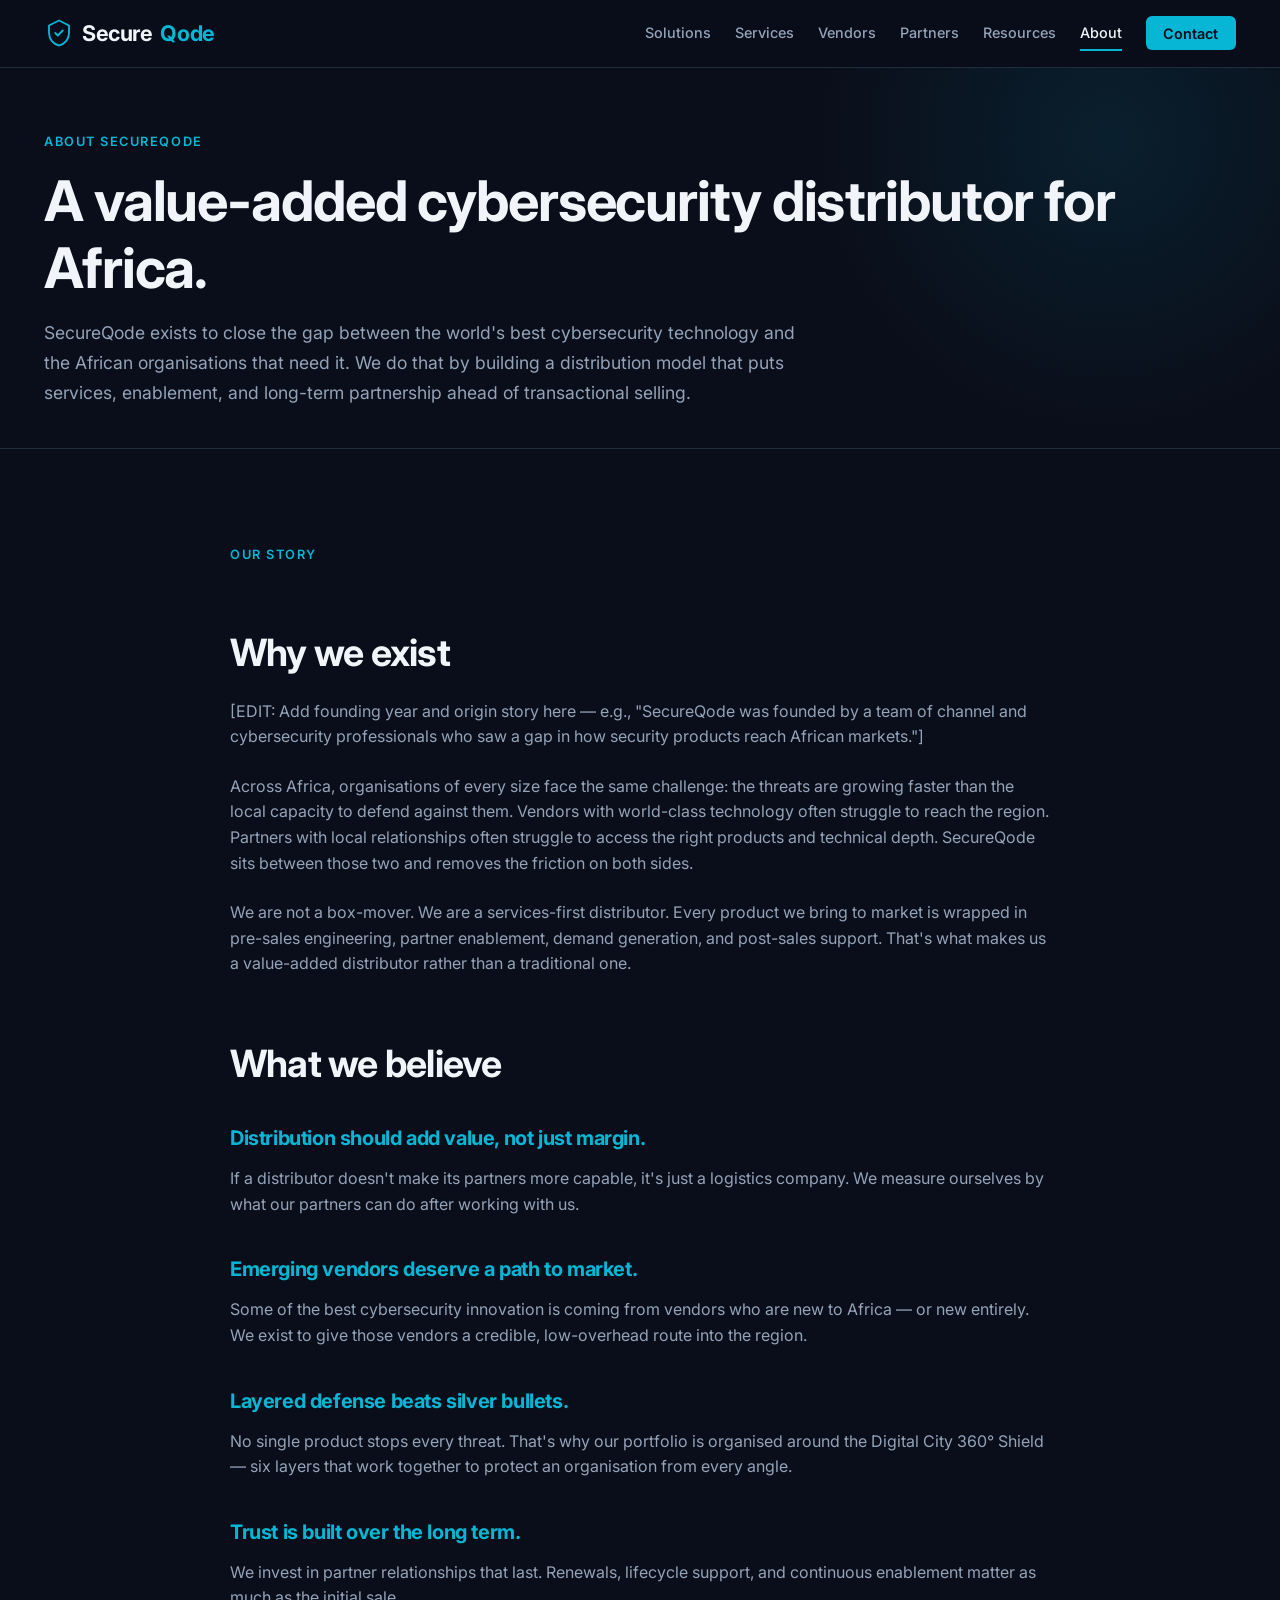
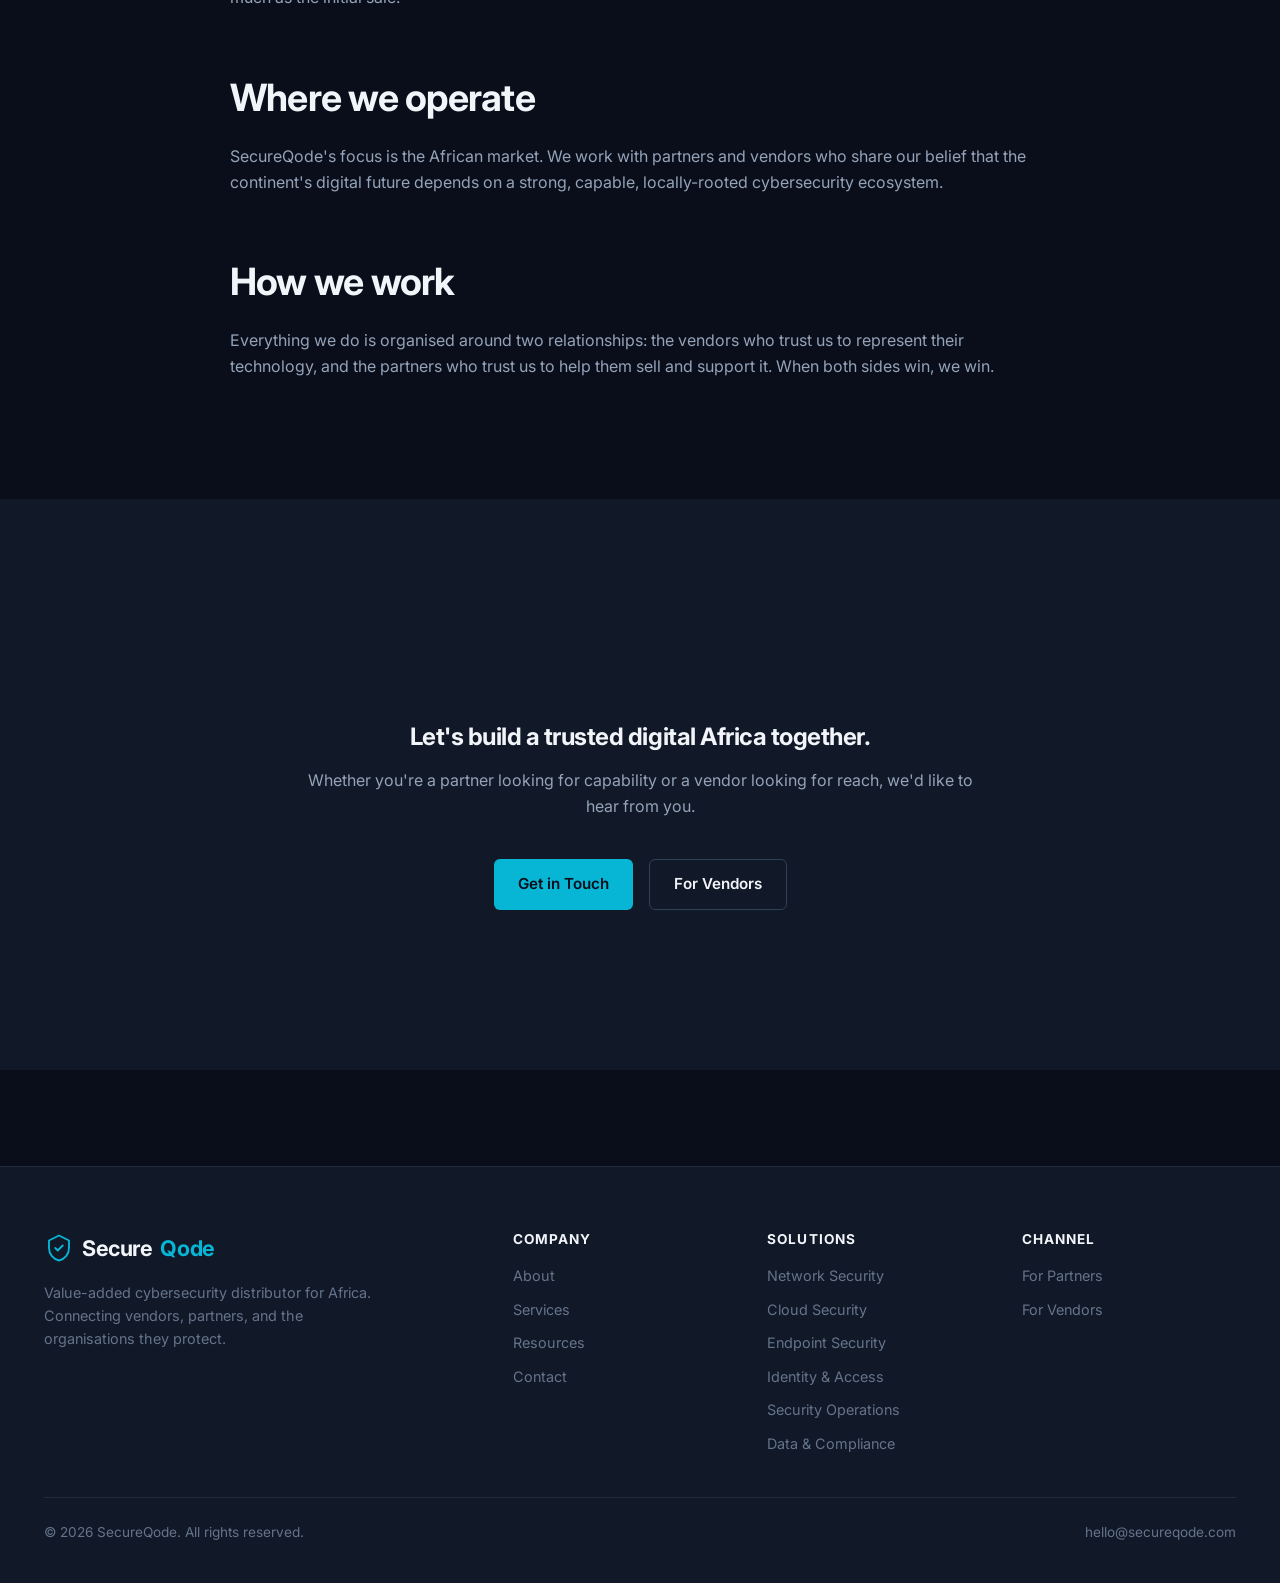
==== about.html @ 38e7d850 "Add about html" ====
<!DOCTYPE html>
<html lang="en">
<head>
  <meta charset="UTF-8">
  <meta name="viewport" content="width=device-width, initial-scale=1.0">
  <title>About — SecureQode</title>
  <meta name="description" content="SecureQode is a value-added cybersecurity distributor building a trusted digital Africa by connecting vendors and partners.">
  <link rel="preconnect" href="https://fonts.googleapis.com">
  <link rel="preconnect" href="https://fonts.gstatic.com" crossorigin>
  <link href="https://fonts.googleapis.com/css2?family=Inter:wght@400;500;600;700&display=swap" rel="stylesheet">
  <link rel="stylesheet" href="css/styles.css">
</head>
<body>

<header class="site-header">
  <div class="container">
    <nav class="nav">
      <a href="index.html" class="logo">
        <svg class="logo-mark" viewBox="0 0 24 24" fill="none">
          <path d="M12 2L4 6v6c0 5 3.5 9 8 10 4.5-1 8-5 8-10V6l-8-4z" stroke="#06b6d4" stroke-width="1.5" stroke-linejoin="round"/>
          <path d="M9 12l2 2 4-4" stroke="#06b6d4" stroke-width="1.5" stroke-linecap="round" stroke-linejoin="round"/>
        </svg>
        Secure<span class="logo-accent">Qode</span>
      </a>
      <button class="nav-toggle" aria-label="Toggle menu">
        <span></span><span></span><span></span>
      </button>
      <ul class="nav-links">
        <li><a href="solutions.html">Solutions</a></li>
        <li><a href="services.html">Services</a></li>
        <li><a href="vendors.html">Vendors</a></li>
        <li><a href="partners.html">Partners</a></li>
        <li><a href="resources.html">Resources</a></li>
        <li><a href="about.html">About</a></li>
        <li><a href="contact.html" class="nav-cta">Contact</a></li>
      </ul>
    </nav>
  </div>
</header>

<main>

  <section class="page-header">
    <div class="container">
      <span class="eyebrow">About SecureQode</span>
      <h1>A value-added cybersecurity distributor for Africa.</h1>
      <p class="lead">
        SecureQode exists to close the gap between the world's best cybersecurity technology and the African organisations that need it. We do that by building a distribution model that puts services, enablement, and long-term partnership ahead of transactional selling.
      </p>
    </div>
  </section>

  <section>
    <div class="container">
      <div class="content-block">
        <span class="eyebrow">Our Story</span>
        <h2>Why we exist</h2>
        <p>
          <span class="edit-marker">[EDIT: Add founding year and origin story here — e.g., "SecureQode was founded by a team of channel and cybersecurity professionals who saw a gap in how security products reach African markets."]</span>
        </p>
        <p>
          Across Africa, organisations of every size face the same challenge: the threats are growing faster than the local capacity to defend against them. Vendors with world-class technology often struggle to reach the region. Partners with local relationships often struggle to access the right products and technical depth. SecureQode sits between those two and removes the friction on both sides.
        </p>
        <p>
          We are not a box-mover. We are a services-first distributor. Every product we bring to market is wrapped in pre-sales engineering, partner enablement, demand generation, and post-sales support. That's what makes us a value-added distributor rather than a traditional one.
        </p>

        <h2>What we believe</h2>

        <h3>Distribution should add value, not just margin.</h3>
        <p>
          If a distributor doesn't make its partners more capable, it's just a logistics company. We measure ourselves by what our partners can do after working with us.
        </p>

        <h3>Emerging vendors deserve a path to market.</h3>
        <p>
          Some of the best cybersecurity innovation is coming from vendors who are new to Africa — or new entirely. We exist to give those vendors a credible, low-overhead route into the region.
        </p>

        <h3>Layered defense beats silver bullets.</h3>
        <p>
          No single product stops every threat. That's why our portfolio is organised around the Digital City 360° Shield — six layers that work together to protect an organisation from every angle.
        </p>

        <h3>Trust is built over the long term.</h3>
        <p>
          We invest in partner relationships that last. Renewals, lifecycle support, and continuous enablement matter as much as the initial sale.
        </p>

        <h2>Where we operate</h2>
        <p>
          SecureQode's focus is the African market. We work with partners and vendors who share our belief that the continent's digital future depends on a strong, capable, locally-rooted cybersecurity ecosystem.
        </p>

        <h2>How we work</h2>
        <p>
          Everything we do is organised around two relationships: the vendors who trust us to represent their technology, and the partners who trust us to help them sell and support it. When both sides win, we win.
        </p>
      </div>
    </div>
  </section>

  <section class="section-alt">
    <div class="container">
      <div class="vendor-cta" style="background: transparent; border: none;">
        <h3>Let's build a trusted digital Africa together.</h3>
        <p>Whether you're a partner looking for capability or a vendor looking for reach, we'd like to hear from you.</p>
        <div class="btn-group" style="justify-content: center;">
          <a href="contact.html" class="btn btn-primary">Get in Touch</a>
          <a href="vendors.html" class="btn btn-secondary">For Vendors</a>
        </div>
      </div>
    </div>
  </section>

</main>

<footer class="site-footer">
  <div class="container">
    <div class="footer-grid">
      <div class="footer-brand">
        <a href="index.html" class="logo">
          <svg class="logo-mark" viewBox="0 0 24 24" fill="none">
            <path d="M12 2L4 6v6c0 5 3.5 9 8 10 4.5-1 8-5 8-10V6l-8-4z" stroke="#06b6d4" stroke-width="1.5" stroke-linejoin="round"/>
            <path d="M9 12l2 2 4-4" stroke="#06b6d4" stroke-width="1.5" stroke-linecap="round" stroke-linejoin="round"/>
          </svg>
          Secure<span class="logo-accent">Qode</span>
        </a>
        <p>Value-added cybersecurity distributor for Africa. Connecting vendors, partners, and the organisations they protect.</p>
      </div>
      <div class="footer-col">
        <h4>Company</h4>
        <ul>
          <li><a href="about.html">About</a></li>
          <li><a href="services.html">Services</a></li>
          <li><a href="resources.html">Resources</a></li>
          <li><a href="contact.html">Contact</a></li>
        </ul>
      </div>
      <div class="footer-col">
        <h4>Solutions</h4>
        <ul>
          <li><a href="solutions.html#network">Network Security</a></li>
          <li><a href="solutions.html#cloud">Cloud Security</a></li>
          <li><a href="solutions.html#endpoint">Endpoint Security</a></li>
          <li><a href="solutions.html#identity">Identity & Access</a></li>
          <li><a href="solutions.html#operations">Security Operations</a></li>
          <li><a href="solutions.html#data">Data & Compliance</a></li>
        </ul>
      </div>
      <div class="footer-col">
        <h4>Channel</h4>
        <ul>
          <li><a href="partners.html">For Partners</a></li>
          <li><a href="vendors.html">For Vendors</a></li>
        </ul>
      </div>
    </div>
    <div class="footer-bottom">
      <span>© <span id="year"></span> SecureQode. All rights reserved.</span>
      <span>hello@secureqode.com</span>
    </div>
  </div>
</footer>

<script src="js/main.js"></script>
</body>
</html>
---- css/styles.css ----
/* ============================================
   SecureQode — Design System
   Value-Added Cybersecurity Distributor
   ============================================ */

:root {
  --bg-primary: #0a0e1a;
  --bg-secondary: #111827;
  --bg-tertiary: #1a2332;
  --bg-elevated: #1e293b;
  --border: #1f2d3d;
  --border-hover: #2d4257;

  --text-primary: #f1f5f9;
  --text-secondary: #94a3b8;
  --text-muted: #64748b;

  --accent: #06b6d4;
  --accent-hover: #22d3ee;
  --accent-dim: rgba(6, 182, 212, 0.1);
  --accent-border: rgba(6, 182, 212, 0.3);

  --font-sans: 'Inter', -apple-system, BlinkMacSystemFont, 'Segoe UI', sans-serif;

  --space-xs: 0.5rem;
  --space-sm: 1rem;
  --space-md: 1.5rem;
  --space-lg: 2.5rem;
  --space-xl: 4rem;
  --space-2xl: 6rem;

  --max-width: 1240px;
  --radius: 8px;
  --radius-lg: 12px;
  --transition: 0.2s ease;
}

*, *::before, *::after {
  box-sizing: border-box;
  margin: 0;
  padding: 0;
}

html { scroll-behavior: smooth; }

body {
  font-family: var(--font-sans);
  background: var(--bg-primary);
  color: var(--text-primary);
  line-height: 1.6;
  font-size: 16px;
  -webkit-font-smoothing: antialiased;
}

img, svg { display: block; max-width: 100%; }

a {
  color: var(--accent);
  text-decoration: none;
  transition: color var(--transition);
}

a:hover { color: var(--accent-hover); }

/* Layout */
.container {
  max-width: var(--max-width);
  margin: 0 auto;
  padding: 0 var(--space-md);
}

section { padding: var(--space-2xl) 0; }
.section-alt { background: var(--bg-secondary); }
.section-tight { padding: var(--space-xl) 0; }

/* ============================================
   Header / Nav
   ============================================ */

.site-header {
  position: sticky;
  top: 0;
  z-index: 100;
  background: rgba(10, 14, 26, 0.85);
  backdrop-filter: blur(12px);
  border-bottom: 1px solid var(--border);
}

.nav {
  display: flex;
  align-items: center;
  justify-content: space-between;
  padding: var(--space-sm) 0;
  gap: var(--space-md);
}

.logo {
  font-size: 1.35rem;
  font-weight: 700;
  color: var(--text-primary);
  letter-spacing: -0.02em;
  display: flex;
  align-items: center;
  gap: 0.5rem;
  flex-shrink: 0;
}

.logo-mark { width: 30px; height: 30px; }
.logo-accent { color: var(--accent); }

.nav-links {
  display: flex;
  align-items: center;
  gap: var(--space-md);
  list-style: none;
}

.nav-links a {
  color: var(--text-secondary);
  font-size: 0.9rem;
  font-weight: 500;
  padding: 0.5rem 0;
  position: relative;
}

.nav-links a:hover,
.nav-links a.active { color: var(--text-primary); }

.nav-links a.active::after {
  content: '';
  position: absolute;
  bottom: -2px;
  left: 0; right: 0;
  height: 2px;
  background: var(--accent);
}

.nav-cta {
  background: var(--accent);
  color: var(--bg-primary) !important;
  padding: 0.55rem 1.1rem !important;
  border-radius: 6px;
  font-weight: 600 !important;
}

.nav-cta:hover { background: var(--accent-hover); }

.nav-toggle {
  display: none;
  background: none;
  border: none;
  cursor: pointer;
  padding: 0.5rem;
}

.nav-toggle span {
  display: block;
  width: 24px;
  height: 2px;
  background: var(--text-primary);
  margin: 5px 0;
  transition: var(--transition);
}

@media (max-width: 980px) {
  .nav-toggle { display: block; }
  .nav-links {
    position: absolute;
    top: 100%;
    left: 0; right: 0;
    background: var(--bg-secondary);
    flex-direction: column;
    align-items: stretch;
    padding: var(--space-md);
    border-bottom: 1px solid var(--border);
    display: none;
    gap: var(--space-xs);
  }
  .nav-links.open { display: flex; }
}

/* ============================================
   Typography
   ============================================ */

h1, h2, h3, h4 {
  font-weight: 700;
  line-height: 1.2;
  letter-spacing: -0.02em;
  color: var(--text-primary);
}

h1 { font-size: clamp(2rem, 5vw, 3.5rem); }
h2 { font-size: clamp(1.6rem, 3.5vw, 2.35rem); }
h3 { font-size: 1.25rem; }
h4 { font-size: 1.05rem; }

.eyebrow {
  color: var(--accent);
  font-size: 0.8rem;
  font-weight: 600;
  text-transform: uppercase;
  letter-spacing: 0.12em;
  margin-bottom: var(--space-sm);
  display: block;
}

.lead {
  font-size: 1.1rem;
  color: var(--text-secondary);
  max-width: 760px;
  line-height: 1.7;
}

.section-header {
  text-align: center;
  max-width: 780px;
  margin: 0 auto var(--space-xl);
}

.section-header .lead { margin: 0 auto; }

/* ============================================
   Buttons
   ============================================ */

.btn {
  display: inline-flex;
  align-items: center;
  gap: 0.5rem;
  padding: 0.75rem 1.5rem;
  border-radius: 6px;
  font-weight: 600;
  font-size: 0.95rem;
  transition: all var(--transition);
  cursor: pointer;
  border: none;
  font-family: inherit;
}

.btn-primary {
  background: var(--accent);
  color: var(--bg-primary);
}

.btn-primary:hover {
  background: var(--accent-hover);
  color: var(--bg-primary);
  transform: translateY(-1px);
}

.btn-secondary {
  background: transparent;
  color: var(--text-primary);
  border: 1px solid var(--border-hover);
}

.btn-secondary:hover {
  border-color: var(--accent);
  color: var(--accent);
}

.btn-group {
  display: flex;
  flex-wrap: wrap;
  gap: var(--space-sm);
}

/* ============================================
   Hero
   ============================================ */

.hero {
  padding: var(--space-2xl) 0;
  position: relative;
  overflow: hidden;
}

.hero::before {
  content: '';
  position: absolute;
  top: -40%;
  right: -20%;
  width: 900px;
  height: 900px;
  background: radial-gradient(circle, var(--accent-dim) 0%, transparent 70%);
  pointer-events: none;
}

.hero-content {
  position: relative;
  max-width: 860px;
}

.hero h1 { margin-bottom: var(--space-md); }
.hero .lead { margin-bottom: var(--space-lg); }

/* ============================================
   Audience Split (Partner / Vendor)
   ============================================ */

.audience-grid {
  display: grid;
  grid-template-columns: repeat(auto-fit, minmax(360px, 1fr));
  gap: var(--space-md);
}

.audience-card {
  background: var(--bg-secondary);
  border: 1px solid var(--border);
  border-radius: var(--radius-lg);
  padding: var(--space-xl) var(--space-lg);
  transition: all var(--transition);
}

.audience-card:hover {
  border-color: var(--accent-border);
  transform: translateY(-2px);
}

.audience-card h3 {
  font-size: 1.5rem;
  margin-bottom: var(--space-sm);
}

.audience-card p {
  color: var(--text-secondary);
  margin-bottom: var(--space-md);
}

.audience-list {
  list-style: none;
  margin-bottom: var(--space-lg);
}

.audience-list li {
  padding: 0.4rem 0;
  color: var(--text-secondary);
  font-size: 0.95rem;
  display: flex;
  align-items: flex-start;
  gap: 0.5rem;
}

.audience-list li::before {
  content: '✓';
  color: var(--accent);
  font-weight: 700;
  flex-shrink: 0;
}

/* ============================================
   Pillar Cards (Solutions)
   ============================================ */

.pillar-grid {
  display: grid;
  grid-template-columns: repeat(auto-fit, minmax(320px, 1fr));
  gap: var(--space-md);
}

.pillar-card {
  background: var(--bg-secondary);
  border: 1px solid var(--border);
  border-radius: var(--radius-lg);
  padding: var(--space-lg);
  transition: all var(--transition);
  display: flex;
  flex-direction: column;
  gap: var(--space-sm);
}

.pillar-card:hover {
  border-color: var(--accent-border);
  background: var(--bg-tertiary);
  transform: translateY(-2px);
}

.pillar-icon {
  width: 48px;
  height: 48px;
  border-radius: 10px;
  background: var(--accent-dim);
  border: 1px solid var(--accent-border);
  display: flex;
  align-items: center;
  justify-content: center;
  color: var(--accent);
  margin-bottom: var(--space-xs);
}

.pillar-icon svg { width: 24px; height: 24px; }

.pillar-card h3 { color: var(--text-primary); }

.pillar-card p {
  color: var(--text-secondary);
  font-size: 0.95rem;
  flex-grow: 1;
}

.pillar-layer {
  font-size: 0.75rem;
  font-weight: 600;
  color: var(--accent);
  text-transform: uppercase;
  letter-spacing: 0.08em;
}

/* ============================================
   Services Grid (VAD model)
   ============================================ */

.service-grid {
  display: grid;
  grid-template-columns: repeat(auto-fit, minmax(280px, 1fr));
  gap: var(--space-md);
}

.service-card {
  background: var(--bg-secondary);
  border: 1px solid var(--border);
  border-left: 3px solid var(--accent);
  border-radius: var(--radius);
  padding: var(--space-md);
  transition: all var(--transition);
}

.service-card:hover {
  background: var(--bg-tertiary);
  transform: translateX(3px);
}

.service-card h4 {
  margin-bottom: 0.5rem;
  color: var(--text-primary);
}

.service-card p {
  color: var(--text-secondary);
  font-size: 0.9rem;
  margin: 0;
}

/* ============================================
   Vendor Category Cards
   ============================================ */

.vendor-grid {
  display: grid;
  grid-template-columns: repeat(auto-fit, minmax(260px, 1fr));
  gap: var(--space-md);
}

.vendor-card {
  background: var(--bg-secondary);
  border: 1px solid var(--border);
  border-radius: var(--radius-lg);
  padding: var(--space-lg);
  text-align: center;
  transition: all var(--transition);
}

.vendor-card:hover {
  border-color: var(--accent-border);
  transform: translateY(-2px);
}

.vendor-card .pillar-icon {
  margin: 0 auto var(--space-sm);
}

.vendor-card h4 {
  margin-bottom: 0.5rem;
}

.vendor-card p {
  color: var(--text-secondary);
  font-size: 0.9rem;
  margin: 0;
}

/* Vendor call-to-action band */
.vendor-cta {
  background: linear-gradient(135deg, var(--bg-tertiary), var(--bg-secondary));
  border: 1px solid var(--accent-border);
  border-radius: var(--radius-lg);
  padding: var(--space-xl) var(--space-lg);
  text-align: center;
  margin-top: var(--space-xl);
}

.vendor-cta h3 {
  font-size: 1.5rem;
  margin-bottom: var(--space-sm);
}

.vendor-cta p {
  color: var(--text-secondary);
  max-width: 680px;
  margin: 0 auto var(--space-lg);
}

/* ============================================
   Page Header
   ============================================ */

.page-header {
  padding: var(--space-xl) 0 var(--space-lg);
  border-bottom: 1px solid var(--border);
  position: relative;
  overflow: hidden;
}

.page-header::before {
  content: '';
  position: absolute;
  top: -60%;
  right: -10%;
  width: 600px;
  height: 600px;
  background: radial-gradient(circle, var(--accent-dim) 0%, transparent 70%);
  pointer-events: none;
}

.page-header .lead { margin-top: var(--space-sm); position: relative; }
.page-header h1 { position: relative; }
.page-header .eyebrow { position: relative; }

/* ============================================
   Content Blocks
   ============================================ */

.content-block {
  max-width: 820px;
  margin: 0 auto;
}

.content-block h2 {
  margin-top: var(--space-xl);
  margin-bottom: var(--space-md);
}

.content-block h3 {
  margin-top: var(--space-lg);
  margin-bottom: var(--space-sm);
  color: var(--accent);
}

.content-block p {
  color: var(--text-secondary);
  margin-bottom: var(--space-md);
}

.content-block ul {
  margin: var(--space-md) 0;
  padding-left: var(--space-md);
}

.content-block li {
  color: var(--text-secondary);
  margin-bottom: 0.5rem;
}

/* ============================================
   Resources Grid
   ============================================ */

.resource-grid {
  display: grid;
  grid-template-columns: repeat(auto-fit, minmax(300px, 1fr));
  gap: var(--space-md);
}

.resource-card {
  background: var(--bg-secondary);
  border: 1px solid var(--border);
  border-radius: var(--radius-lg);
  overflow: hidden;
  transition: all var(--transition);
  display: flex;
  flex-direction: column;
}

.resource-card:hover {
  border-color: var(--accent-border);
  transform: translateY(-2px);
}

.resource-thumb {
  height: 160px;
  background: linear-gradient(135deg, var(--bg-tertiary), var(--bg-elevated));
  border-bottom: 1px solid var(--border);
  display: flex;
  align-items: center;
  justify-content: center;
  color: var(--accent);
  opacity: 0.6;
}

.resource-thumb svg { width: 40px; height: 40px; }

.resource-body {
  padding: var(--space-md);
  flex-grow: 1;
  display: flex;
  flex-direction: column;
  gap: var(--space-xs);
}

.resource-tag {
  font-size: 0.75rem;
  font-weight: 600;
  color: var(--accent);
  text-transform: uppercase;
  letter-spacing: 0.08em;
}

.resource-body h4 {
  color: var(--text-primary);
}

.resource-body p {
  color: var(--text-secondary);
  font-size: 0.9rem;
  flex-grow: 1;
}

/* ============================================
   Contact
   ============================================ */

.contact-grid {
  display: grid;
  grid-template-columns: repeat(auto-fit, minmax(280px, 1fr));
  gap: var(--space-md);
  margin-top: var(--space-lg);
}

.contact-card {
  background: var(--bg-secondary);
  border: 1px solid var(--border);
  border-radius: var(--radius-lg);
  padding: var(--space-lg);
  text-align: center;
  transition: all var(--transition);
}

.contact-card:hover {
  border-color: var(--accent-border);
}

.contact-card .pillar-icon {
  margin: 0 auto var(--space-sm);
}

.contact-card h3 { margin-bottom: var(--space-xs); }
.contact-card p {
  color: var(--text-secondary);
  font-size: 0.9rem;
  margin-bottom: var(--space-md);
}

.contact-card a {
  font-size: 1.05rem;
  font-weight: 600;
}

/* ============================================
   CTA Band
   ============================================ */

.cta-band {
  background: linear-gradient(135deg, var(--bg-tertiary), var(--bg-secondary));
  border: 1px solid var(--border);
  border-radius: var(--radius-lg);
  padding: var(--space-xl) var(--space-lg);
  text-align: center;
  margin: var(--space-xl) 0;
}

.cta-band h2 { margin-bottom: var(--space-sm); }
.cta-band p {
  color: var(--text-secondary);
  margin-bottom: var(--space-lg);
  max-width: 620px;
  margin-left: auto;
  margin-right: auto;
}

.cta-band .btn-group { justify-content: center; }

/* ============================================
   Footer
   ============================================ */

.site-footer {
  background: var(--bg-secondary);
  border-top: 1px solid var(--border);
  padding: var(--space-xl) 0 var(--space-lg);
  margin-top: var(--space-2xl);
}

.footer-grid {
  display: grid;
  grid-template-columns: 2fr 1fr 1fr 1fr;
  gap: var(--space-lg);
  margin-bottom: var(--space-lg);
}

.footer-brand p {
  color: var(--text-muted);
  font-size: 0.9rem;
  margin-top: var(--space-sm);
  max-width: 340px;
}

.footer-col h4 {
  font-size: 0.85rem;
  text-transform: uppercase;
  letter-spacing: 0.08em;
  color: var(--text-primary);
  margin-bottom: var(--space-sm);
}

.footer-col ul {
  list-style: none;
  display: flex;
  flex-direction: column;
  gap: 0.5rem;
}

.footer-col a {
  color: var(--text-muted);
  font-size: 0.9rem;
}

.footer-col a:hover { color: var(--accent); }

.footer-bottom {
  padding-top: var(--space-md);
  border-top: 1px solid var(--border);
  display: flex;
  justify-content: space-between;
  flex-wrap: wrap;
  gap: var(--space-sm);
  color: var(--text-muted);
  font-size: 0.85rem;
}

@media (max-width: 768px) {
  .footer-grid { grid-template-columns: 1fr 1fr; }
  .footer-brand { grid-column: 1 / -1; }
}

@media (max-width: 480px) {
  .footer-grid { grid-template-columns: 1fr; }
}

/* Utilities */
.text-center { text-align: center; }
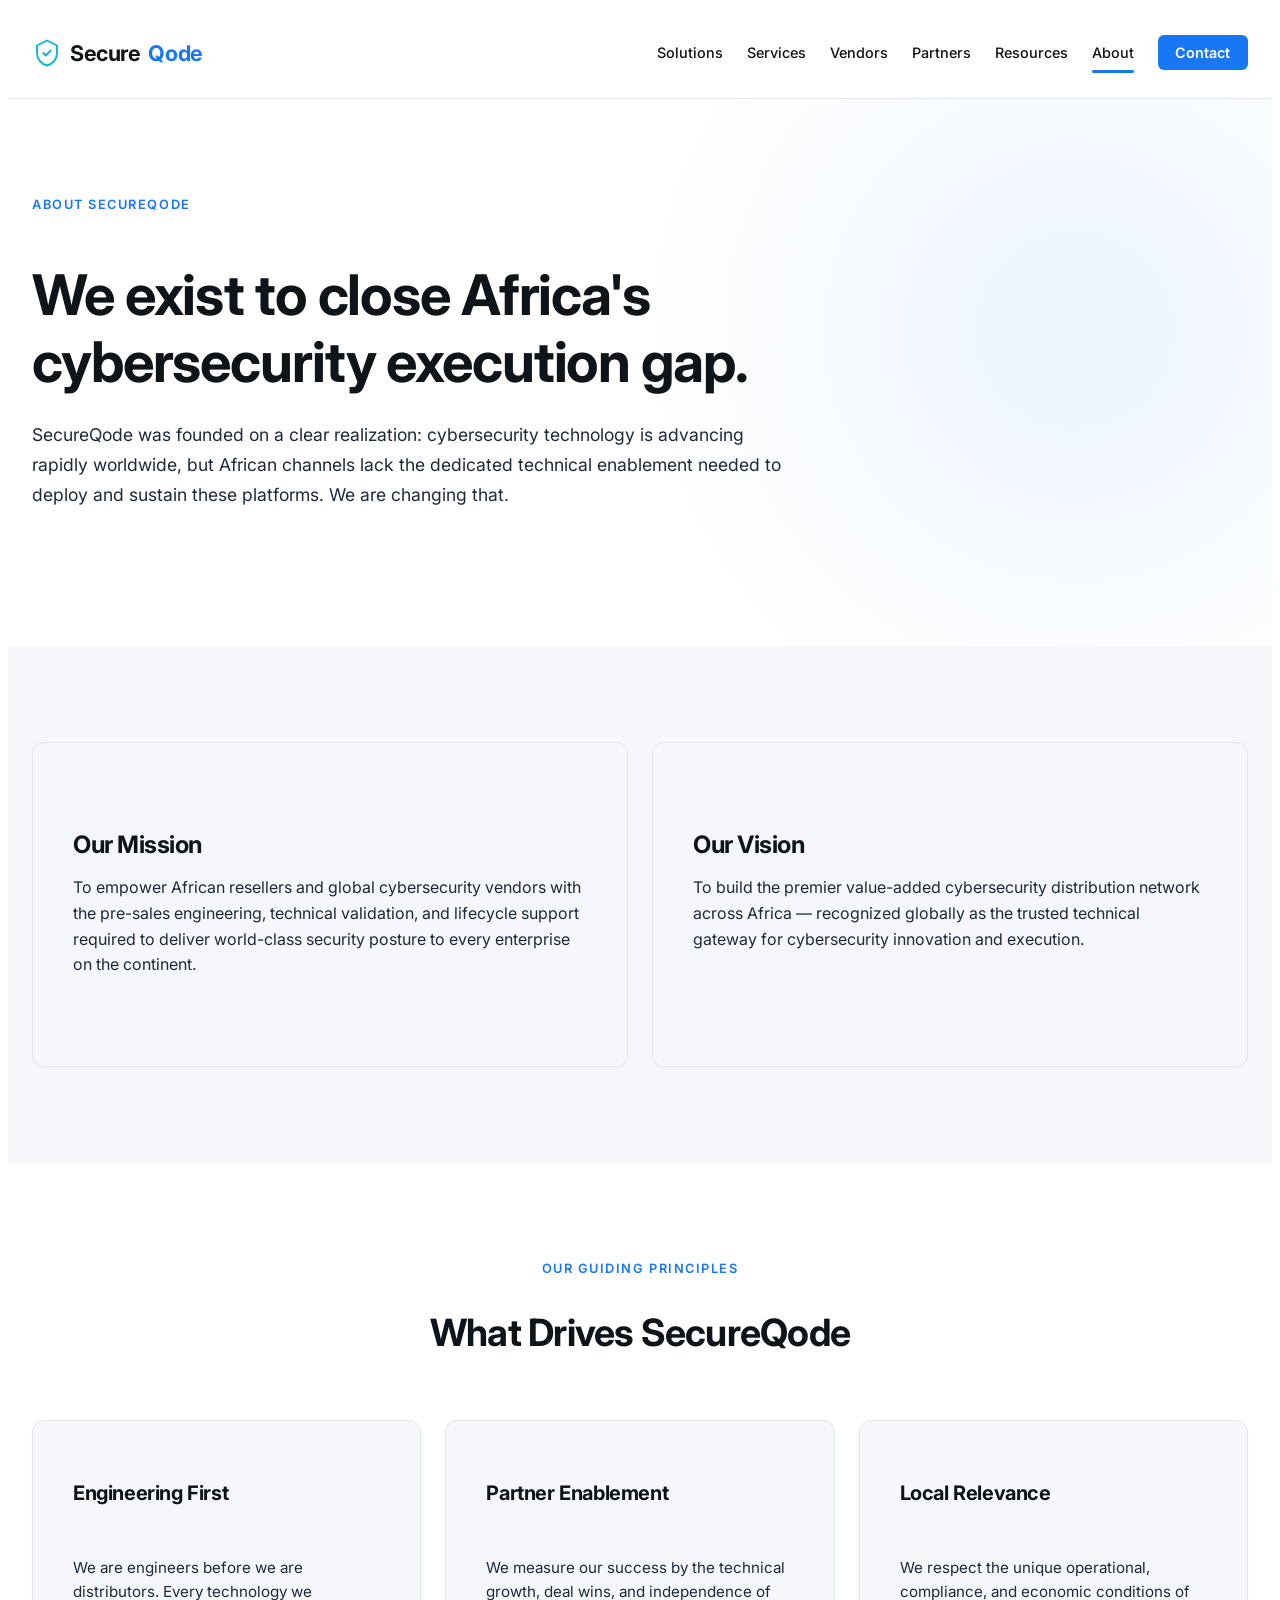
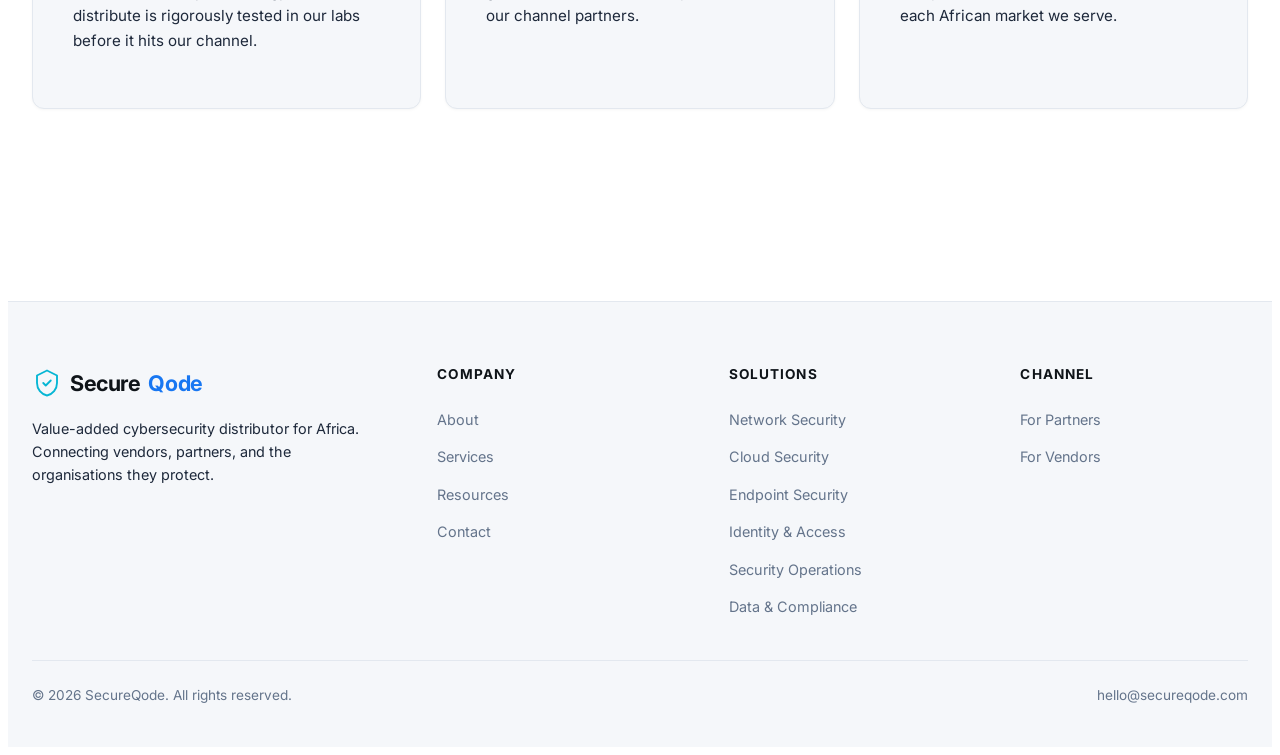
==== commit 2cac4447: "Revise About page content and structure Updated the title and meta description for better clarity an" ====
--- a/about.html
+++ b/about.html
@@ -3,8 +3,8 @@
 <head>
   <meta charset="UTF-8">
   <meta name="viewport" content="width=device-width, initial-scale=1.0">
-  <title>About — SecureQode</title>
-  <meta name="description" content="SecureQode is a value-added cybersecurity distributor building a trusted digital Africa by connecting vendors and partners.">
+  <title>About Us — SecureQode Value-Added Cybersecurity Distributor</title>
+  <meta name="description" content="Learn about SecureQode's mission to close the cybersecurity execution gap across Africa through engineering excellence, partner enablement, and vendor expansion.">
   <link rel="preconnect" href="https://fonts.googleapis.com">
   <link rel="preconnect" href="https://fonts.gstatic.com" crossorigin>
   <link href="https://fonts.googleapis.com/css2?family=Inter:wght@400;500;600;700&display=swap" rel="stylesheet">
@@ -31,7 +31,7 @@
         <li><a href="vendors.html">Vendors</a></li>
         <li><a href="partners.html">Partners</a></li>
         <li><a href="resources.html">Resources</a></li>
-        <li><a href="about.html">About</a></li>
+        <li><a href="about.html" class="active">About</a></li>
         <li><a href="contact.html" class="nav-cta">Contact</a></li>
       </ul>
     </nav>
@@ -40,74 +40,55 @@
 
 <main>
 
-  <section class="page-header">
+  <!-- HERO -->
+  <section class="hero">
     <div class="container">
-      <span class="eyebrow">About SecureQode</span>
-      <h1>A value-added cybersecurity distributor for Africa.</h1>
-      <p class="lead">
-        SecureQode exists to close the gap between the world's best cybersecurity technology and the African organisations that need it. We do that by building a distribution model that puts services, enablement, and long-term partnership ahead of transactional selling.
-      </p>
-    </div>
-  </section>
-
-  <section>
-    <div class="container">
-      <div class="content-block">
-        <span class="eyebrow">Our Story</span>
-        <h2>Why we exist</h2>
-        <p>
-          <span class="edit-marker">[EDIT: Add founding year and origin story here — e.g., "SecureQode was founded by a team of channel and cybersecurity professionals who saw a gap in how security products reach African markets."]</span>
-        </p>
-        <p>
-          Across Africa, organisations of every size face the same challenge: the threats are growing faster than the local capacity to defend against them. Vendors with world-class technology often struggle to reach the region. Partners with local relationships often struggle to access the right products and technical depth. SecureQode sits between those two and removes the friction on both sides.
-        </p>
-        <p>
-          We are not a box-mover. We are a services-first distributor. Every product we bring to market is wrapped in pre-sales engineering, partner enablement, demand generation, and post-sales support. That's what makes us a value-added distributor rather than a traditional one.
-        </p>
-
-        <h2>What we believe</h2>
-
-        <h3>Distribution should add value, not just margin.</h3>
-        <p>
-          If a distributor doesn't make its partners more capable, it's just a logistics company. We measure ourselves by what our partners can do after working with us.
-        </p>
-
-        <h3>Emerging vendors deserve a path to market.</h3>
-        <p>
-          Some of the best cybersecurity innovation is coming from vendors who are new to Africa — or new entirely. We exist to give those vendors a credible, low-overhead route into the region.
-        </p>
-
-        <h3>Layered defense beats silver bullets.</h3>
-        <p>
-          No single product stops every threat. That's why our portfolio is organised around the Digital City 360° Shield — six layers that work together to protect an organisation from every angle.
-        </p>
-
-        <h3>Trust is built over the long term.</h3>
-        <p>
-          We invest in partner relationships that last. Renewals, lifecycle support, and continuous enablement matter as much as the initial sale.
-        </p>
-
-        <h2>Where we operate</h2>
-        <p>
-          SecureQode's focus is the African market. We work with partners and vendors who share our belief that the continent's digital future depends on a strong, capable, locally-rooted cybersecurity ecosystem.
-        </p>
-
-        <h2>How we work</h2>
-        <p>
-          Everything we do is organised around two relationships: the vendors who trust us to represent their technology, and the partners who trust us to help them sell and support it. When both sides win, we win.
+      <div class="hero-content">
+        <span class="eyebrow">About SecureQode</span>
+        <h1>We exist to close Africa's cybersecurity execution gap.</h1>
+        <p class="lead">
+          SecureQode was founded on a clear realization: cybersecurity technology is advancing rapidly worldwide, but African channels lack the dedicated technical enablement needed to deploy and sustain these platforms. We are changing that.
         </p>
       </div>
     </div>
   </section>
 
+  <!-- MISSION & VISION -->
   <section class="section-alt">
     <div class="container">
-      <div class="vendor-cta" style="background: transparent; border: none;">
-        <h3>Let's build a trusted digital Africa together.</h3>
-        <p>Whether you're a partner looking for capability or a vendor looking for reach, we'd like to hear from you.</p>
-        <div class="btn-group" style="justify-content: center;">
-          <a href="contact.html" class="btn btn-primary">Get in Touch</a>
-          <a href="vendors.html" class="btn btn-secondary">For Vendors</a>
+      <div class="audience-grid">
+        <div class="audience-card">
+          <h3>Our Mission</h3>
+          <p>To empower African resellers and global cybersecurity vendors with the pre-sales engineering, technical validation, and lifecycle support required to deliver world-class security posture to every enterprise on the continent.</p>
+        </div>
+        <div class="audience-card">
+          <h3>Our Vision</h3>
+          <p>To build the premier value-added cybersecurity distribution network across Africa — recognized globally as the trusted technical gateway for cybersecurity innovation and execution.</p>
+        </div>
+      </div>
+    </div>
+  </section>
+
+  <!-- CORE VALUES -->
+  <section>
+    <div class="container">
+      <div class="section-header">
+        <span class="eyebrow">Our Guiding Principles</span>
+        <h2>What Drives SecureQode</h2>
+      </div>
+
+      <div class="pillar-grid">
+        <div class="pillar-card">
+          <h3>Engineering First</h3>
+          <p>We are engineers before we are distributors. Every technology we distribute is rigorously tested in our labs before it hits our channel.</p>
+        </div>
+        <div class="pillar-card">
+          <h3>Partner Enablement</h3>
+          <p>We measure our success by the technical growth, deal wins, and independence of our channel partners.</p>
+        </div>
+        <div class="pillar-card">
+          <h3>Local Relevance</h3>
+          <p>We respect the unique operational, compliance, and economic conditions of each African market we serve.</p>
         </div>
       </div>
     </div>
--- a/css/styles.css
+++ b/css/styles.css
@@ -4,21 +4,20 @@
    ============================================ */
 
 :root {
-  --bg-primary: #0a0e1a;
-  --bg-secondary: #111827;
-  --bg-tertiary: #1a2332;
-  --bg-elevated: #1e293b;
-  --border: #1f2d3d;
-  --border-hover: #2d4257;
-
-  --text-primary: #f1f5f9;
-  --text-secondary: #94a3b8;
+  --bg-primary: #ffffff;
+  --bg-secondary: #f5f7fa;
+  --bg-tertiary: #eef2f7;
+  --bg-elevated: #ffffff;
+  --border: #e3e8ef;
+  --border-hover: #cbd5e1;
+
+  --text-primary: #0f1419;
+  --text-secondary: #1e293b;
   --text-muted: #64748b;
-
-  --accent: #06b6d4;
-  --accent-hover: #22d3ee;
-  --accent-dim: rgba(6, 182, 212, 0.1);
-  --accent-border: rgba(6, 182, 212, 0.3);
+  --accent: #1877f2;
+  --accent-hover: #0d5fd6;
+  --accent-dim: rgba(24, 119, 242, 0.08);
+  --accent-border: rgba(24, 119, 242, 0.25);
 
   --font-sans: 'Inter', -apple-system, BlinkMacSystemFont, 'Segoe UI', sans-serif;
 
@@ -35,12 +34,6 @@
   --transition: 0.2s ease;
 }
 
-*, *::before, *::after {
-  box-sizing: border-box;
-  margin: 0;
-  padding: 0;
-}
-
 html { scroll-behavior: smooth; }
 
 body {
@@ -81,7 +74,7 @@
   position: sticky;
   top: 0;
   z-index: 100;
-  background: rgba(10, 14, 26, 0.85);
+  background: rgba(255, 255, 255, 0.85);
   backdrop-filter: blur(12px);
   border-bottom: 1px solid var(--border);
 }
@@ -116,28 +109,35 @@
 }
 
 .nav-links a {
-  color: var(--text-secondary);
+  color: var(--text-primary);
   font-size: 0.9rem;
   font-weight: 500;
   padding: 0.5rem 0;
   position: relative;
-}
-
-.nav-links a:hover,
-.nav-links a.active { color: var(--text-primary); }
+  transition: color var(--transition);
+}
+
+.nav-links a:hover {
+  color: var(--accent);
+}
+
+.nav-links a.active {
+  color: var(--text-primary);
+}
 
 .nav-links a.active::after {
   content: '';
   position: absolute;
-  bottom: -2px;
+  bottom: -4px;
   left: 0; right: 0;
-  height: 2px;
+  height: 3px;
   background: var(--accent);
+  border-radius: 2px;
 }
 
 .nav-cta {
   background: var(--accent);
-  color: var(--bg-primary) !important;
+  color: #ffffff !important;
   padding: 0.55rem 1.1rem !important;
   border-radius: 6px;
   font-weight: 600 !important;
@@ -311,6 +311,7 @@
   border-radius: var(--radius-lg);
   padding: var(--space-xl) var(--space-lg);
   transition: all var(--transition);
+  box-shadow: 0 1px 3px rgba(15, 20, 25, 0.04);
 }
 
 .audience-card:hover {
@@ -368,6 +369,7 @@
   display: flex;
   flex-direction: column;
   gap: var(--space-sm);
+  box-shadow: 0 1px 3px rgba(15, 20, 25, 0.04);
 }
 
 .pillar-card:hover {
@@ -424,6 +426,7 @@
   border-radius: var(--radius);
   padding: var(--space-md);
   transition: all var(--transition);
+  box-shadow: 0 1px 3px rgba(15, 20, 25, 0.04);
 }
 
 .service-card:hover {
@@ -703,13 +706,14 @@
 
 .footer-grid {
   display: grid;
-  grid-template-columns: 2fr 1fr 1fr 1fr;
-  gap: var(--space-lg);
+  grid-template-columns: 1.5fr 1fr 1fr 1fr;
+  gap: var(--space-xl);
   margin-bottom: var(--space-lg);
+  align-items: start;
 }
 
 .footer-brand p {
-  color: var(--text-muted);
+  color: var(--text-secondary);
   font-size: 0.9rem;
   margin-top: var(--space-sm);
   max-width: 340px;
@@ -720,14 +724,17 @@
   text-transform: uppercase;
   letter-spacing: 0.08em;
   color: var(--text-primary);
-  margin-bottom: var(--space-sm);
+  margin: 0 0 var(--space-md) 0;
+  padding: 0;
 }
 
 .footer-col ul {
   list-style: none;
+  padding: 0;
+  margin: 0;
   display: flex;
   flex-direction: column;
-  gap: 0.5rem;
+  gap: 0.75rem;
 }
 
 .footer-col a {
@@ -748,13 +755,22 @@
   font-size: 0.85rem;
 }
 
-@media (max-width: 768px) {
-  .footer-grid { grid-template-columns: 1fr 1fr; }
-  .footer-brand { grid-column: 1 / -1; }
-}
-
-@media (max-width: 480px) {
-  .footer-grid { grid-template-columns: 1fr; }
+@media (max-width: 900px) {
+  .footer-grid {
+    grid-template-columns: 1fr 1fr;
+    gap: var(--space-lg);
+  }
+  .footer-brand {
+    grid-column: 1 / -1;
+    margin-bottom: var(--space-md);
+  }
+}
+
+@media (max-width: 520px) {
+  .footer-grid {
+    grid-template-columns: 1fr;
+    gap: var(--space-lg);
+  }
 }
 
 /* Utilities */
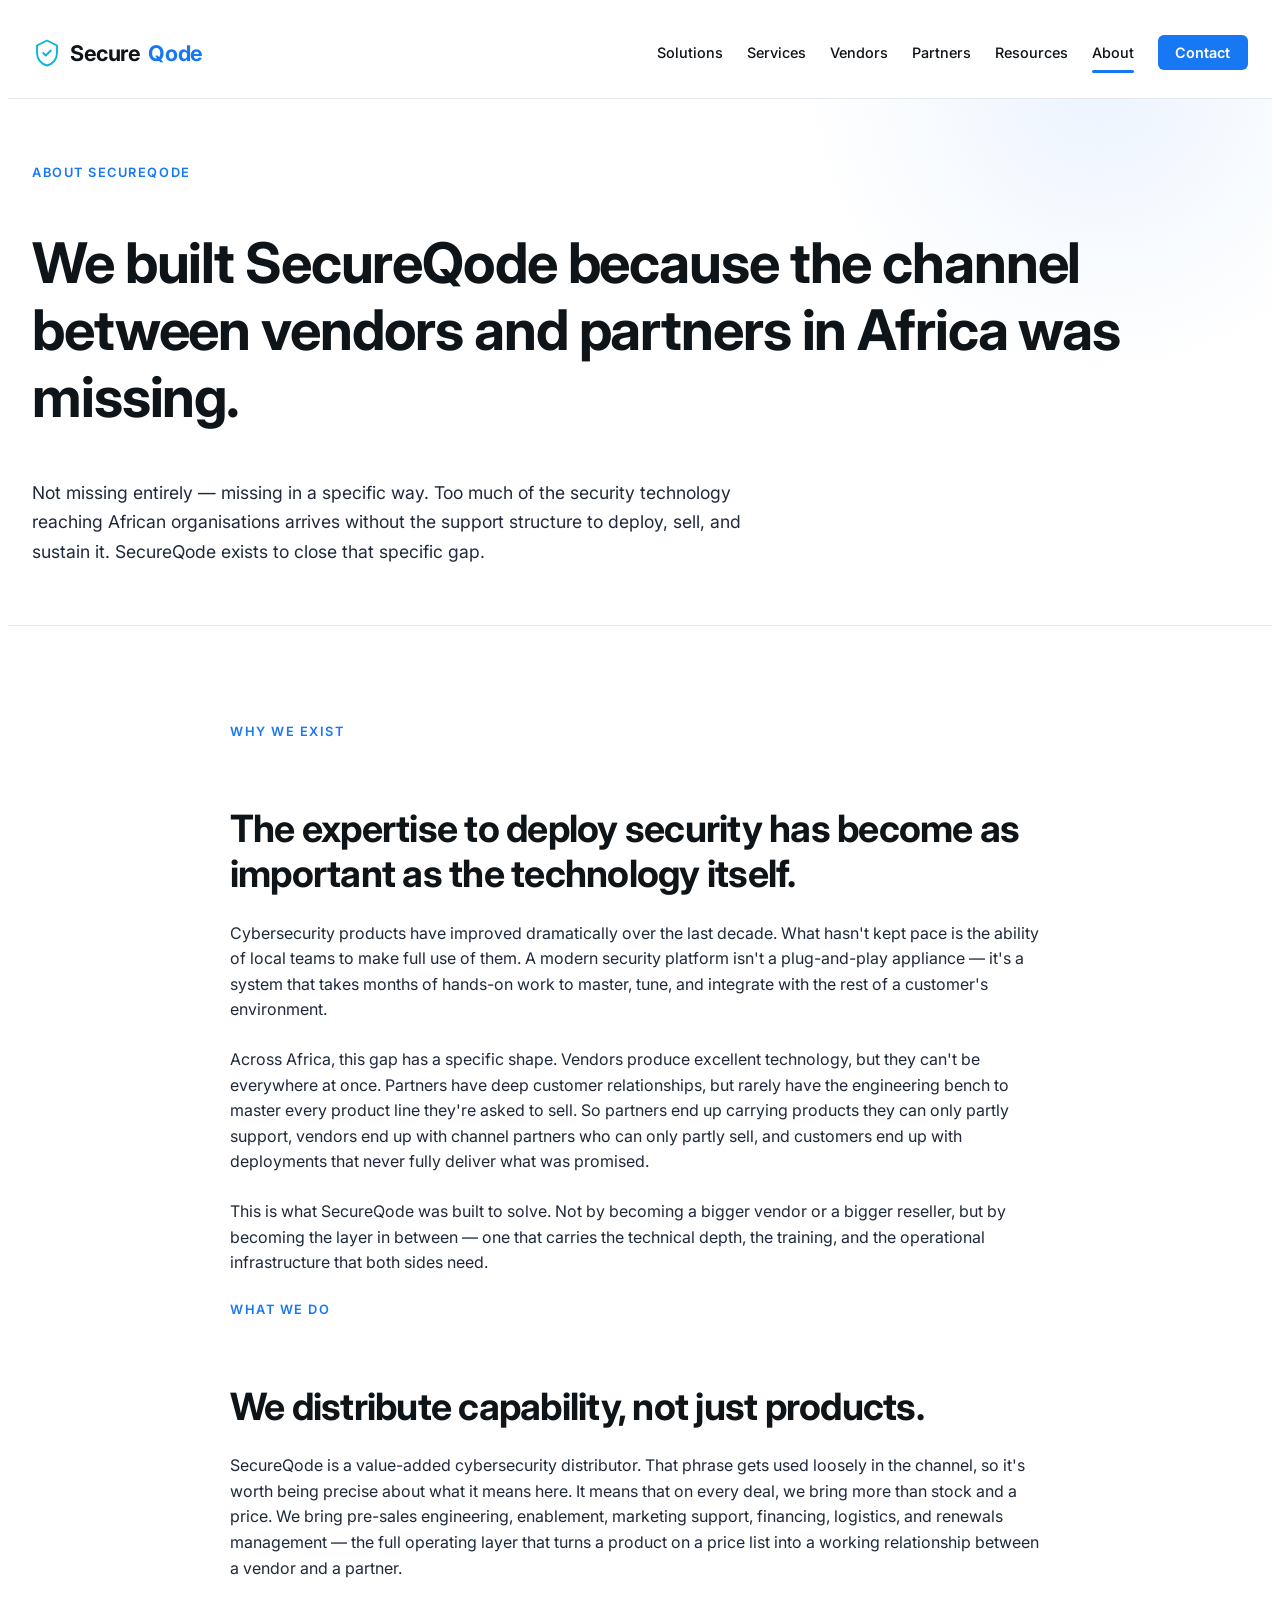
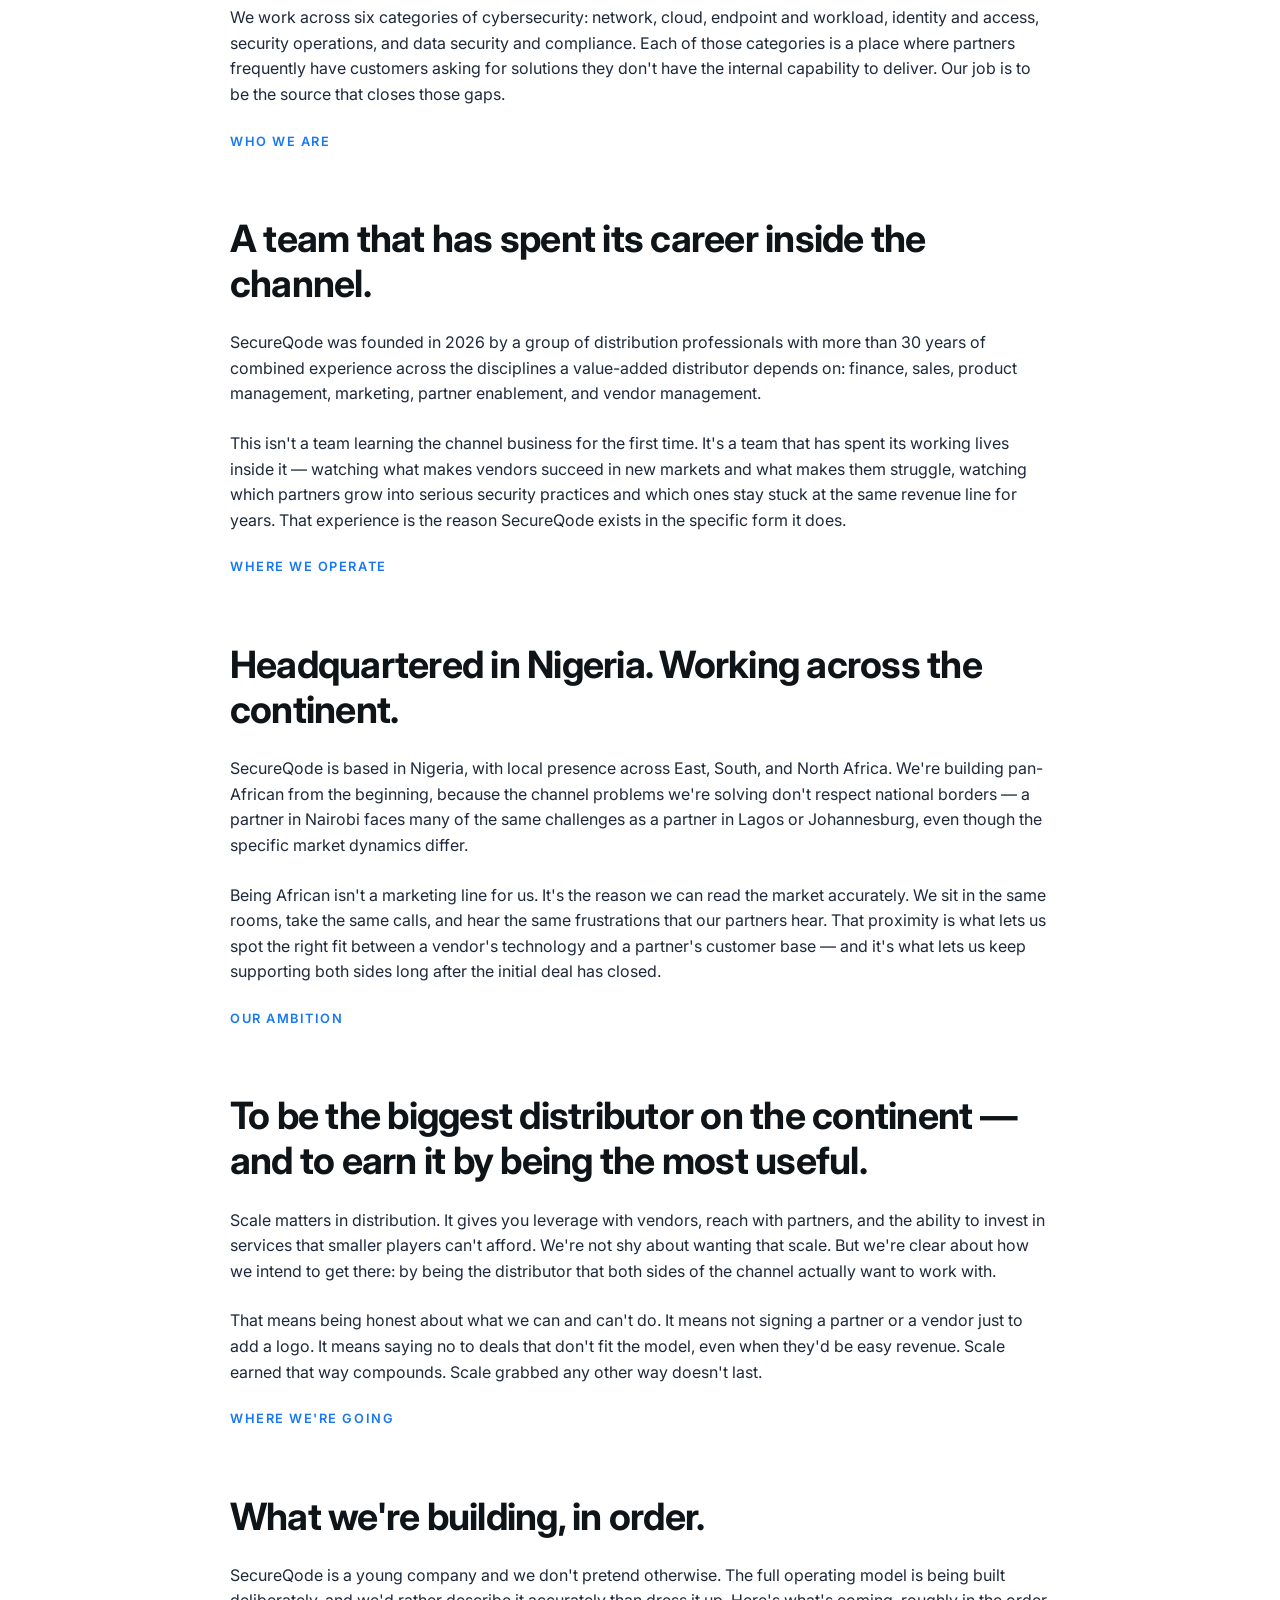
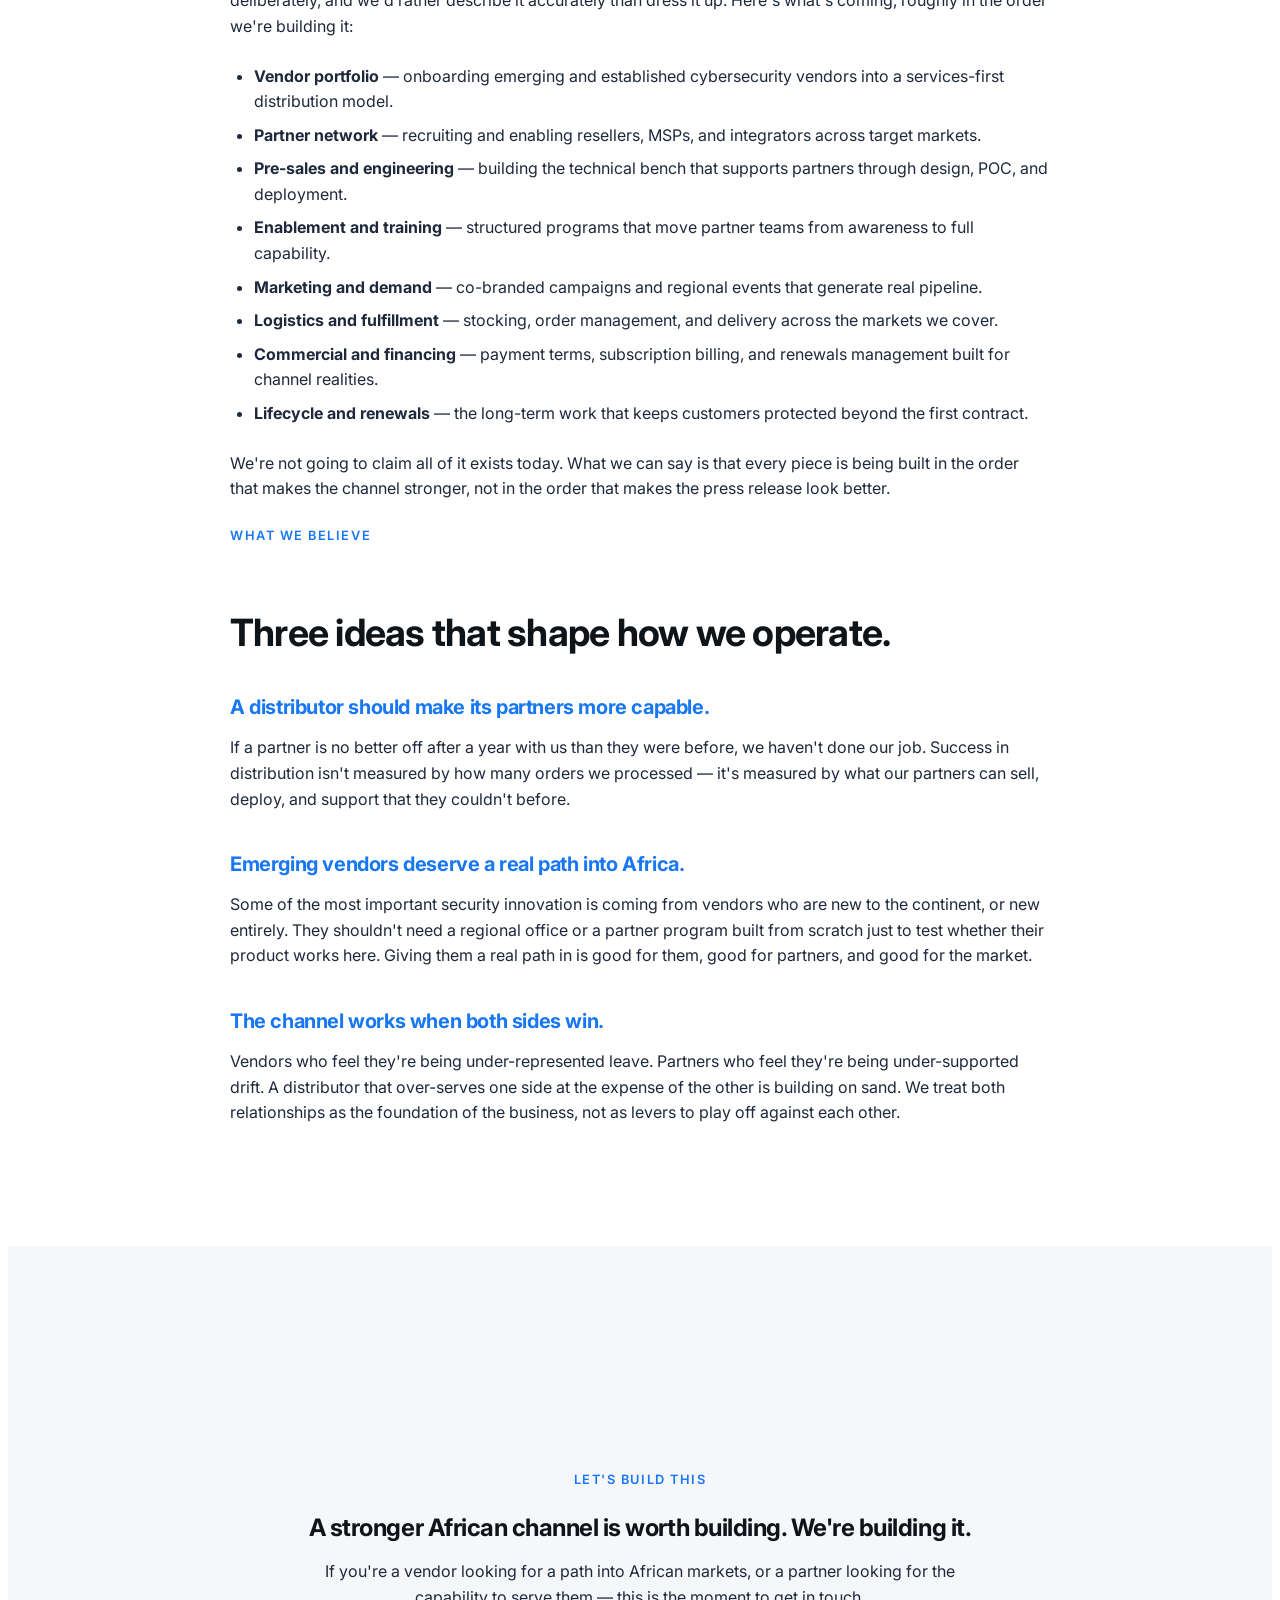
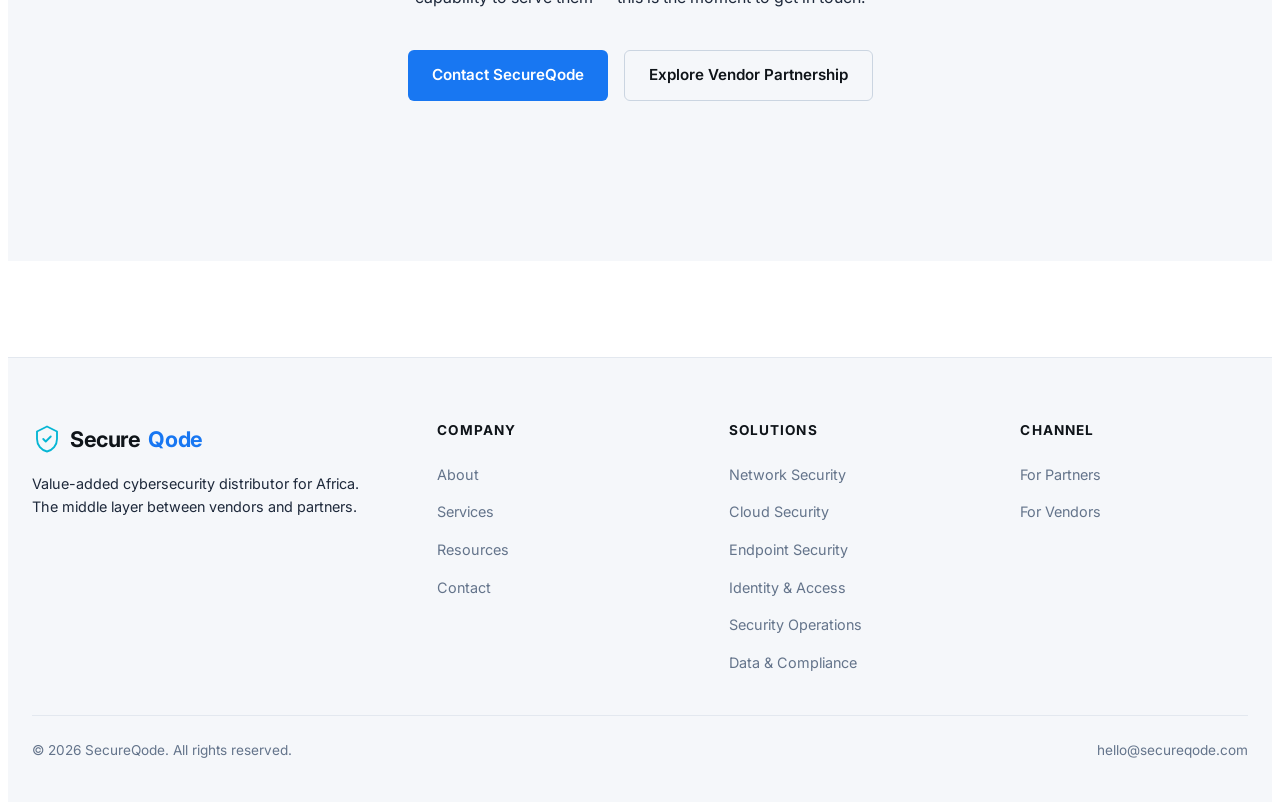
==== commit dff956ad: "Update About Us page content and structure" ====
--- a/about.html
+++ b/about.html
@@ -3,8 +3,8 @@
 <head>
   <meta charset="UTF-8">
   <meta name="viewport" content="width=device-width, initial-scale=1.0">
-  <title>About Us — SecureQode Value-Added Cybersecurity Distributor</title>
-  <meta name="description" content="Learn about SecureQode's mission to close the cybersecurity execution gap across Africa through engineering excellence, partner enablement, and vendor expansion.">
+  <title>About — SecureQode</title>
+  <meta name="description" content="SecureQode is a value-added cybersecurity distributor founded in 2026, headquartered in Nigeria, with presence across East, South, and North Africa.">
   <link rel="preconnect" href="https://fonts.googleapis.com">
   <link rel="preconnect" href="https://fonts.gstatic.com" crossorigin>
   <link href="https://fonts.googleapis.com/css2?family=Inter:wght@400;500;600;700&display=swap" rel="stylesheet">
@@ -31,7 +31,7 @@
         <li><a href="vendors.html">Vendors</a></li>
         <li><a href="partners.html">Partners</a></li>
         <li><a href="resources.html">Resources</a></li>
-        <li><a href="about.html" class="active">About</a></li>
+        <li><a href="about.html">About</a></li>
         <li><a href="contact.html" class="nav-cta">Contact</a></li>
       </ul>
     </nav>
@@ -40,55 +40,120 @@
 
 <main>
 
-  <!-- HERO -->
-  <section class="hero">
+  <section class="page-header">
     <div class="container">
-      <div class="hero-content">
-        <span class="eyebrow">About SecureQode</span>
-        <h1>We exist to close Africa's cybersecurity execution gap.</h1>
-        <p class="lead">
-          SecureQode was founded on a clear realization: cybersecurity technology is advancing rapidly worldwide, but African channels lack the dedicated technical enablement needed to deploy and sustain these platforms. We are changing that.
-        </p>
-      </div>
+      <span class="eyebrow">About SecureQode</span>
+      <h1>We built SecureQode because the channel between vendors and partners in Africa was missing.</h1>
+      <p class="lead">
+        Not missing entirely — missing in a specific way. Too much of the security technology reaching African organisations arrives without the support structure to deploy, sell, and sustain it. SecureQode exists to close that specific gap.
+      </p>
     </div>
   </section>
 
-  <!-- MISSION & VISION -->
+  <section>
+    <div class="container">
+      <div class="content-block">
+
+        <span class="eyebrow">Why We Exist</span>
+        <h2>The expertise to deploy security has become as important as the technology itself.</h2>
+        <p>
+          Cybersecurity products have improved dramatically over the last decade. What hasn't kept pace is the ability of local teams to make full use of them. A modern security platform isn't a plug-and-play appliance — it's a system that takes months of hands-on work to master, tune, and integrate with the rest of a customer's environment.
+        </p>
+        <p>
+          Across Africa, this gap has a specific shape. Vendors produce excellent technology, but they can't be everywhere at once. Partners have deep customer relationships, but rarely have the engineering bench to master every product line they're asked to sell. So partners end up carrying products they can only partly support, vendors end up with channel partners who can only partly sell, and customers end up with deployments that never fully deliver what was promised.
+        </p>
+        <p>
+          This is what SecureQode was built to solve. Not by becoming a bigger vendor or a bigger reseller, but by becoming the layer in between — one that carries the technical depth, the training, and the operational infrastructure that both sides need.
+        </p>
+
+        <span class="eyebrow">What We Do</span>
+        <h2>We distribute capability, not just products.</h2>
+        <p>
+          SecureQode is a value-added cybersecurity distributor. That phrase gets used loosely in the channel, so it's worth being precise about what it means here. It means that on every deal, we bring more than stock and a price. We bring pre-sales engineering, enablement, marketing support, financing, logistics, and renewals management — the full operating layer that turns a product on a price list into a working relationship between a vendor and a partner.
+        </p>
+        <p>
+          We work across six categories of cybersecurity: network, cloud, endpoint and workload, identity and access, security operations, and data security and compliance. Each of those categories is a place where partners frequently have customers asking for solutions they don't have the internal capability to deliver. Our job is to be the source that closes those gaps.
+        </p>
+
+        <span class="eyebrow">Who We Are</span>
+        <h2>A team that has spent its career inside the channel.</h2>
+        <p>
+          SecureQode was founded in 2026 by a group of distribution professionals with more than 30 years of combined experience across the disciplines a value-added distributor depends on: finance, sales, product management, marketing, partner enablement, and vendor management.
+        </p>
+        <p>
+          This isn't a team learning the channel business for the first time. It's a team that has spent its working lives inside it — watching what makes vendors succeed in new markets and what makes them struggle, watching which partners grow into serious security practices and which ones stay stuck at the same revenue line for years. That experience is the reason SecureQode exists in the specific form it does.
+        </p>
+
+        <span class="eyebrow">Where We Operate</span>
+        <h2>Headquartered in Nigeria. Working across the continent.</h2>
+        <p>
+          SecureQode is based in Nigeria, with local presence across East, South, and North Africa. We're building pan-African from the beginning, because the channel problems we're solving don't respect national borders — a partner in Nairobi faces many of the same challenges as a partner in Lagos or Johannesburg, even though the specific market dynamics differ.
+        </p>
+        <p>
+          Being African isn't a marketing line for us. It's the reason we can read the market accurately. We sit in the same rooms, take the same calls, and hear the same frustrations that our partners hear. That proximity is what lets us spot the right fit between a vendor's technology and a partner's customer base — and it's what lets us keep supporting both sides long after the initial deal has closed.
+        </p>
+
+        <span class="eyebrow">Our Ambition</span>
+        <h2>To be the biggest distributor on the continent — and to earn it by being the most useful.</h2>
+        <p>
+          Scale matters in distribution. It gives you leverage with vendors, reach with partners, and the ability to invest in services that smaller players can't afford. We're not shy about wanting that scale. But we're clear about how we intend to get there: by being the distributor that both sides of the channel actually want to work with.
+        </p>
+        <p>
+          That means being honest about what we can and can't do. It means not signing a partner or a vendor just to add a logo. It means saying no to deals that don't fit the model, even when they'd be easy revenue. Scale earned that way compounds. Scale grabbed any other way doesn't last.
+        </p>
+
+        <span class="eyebrow">Where We're Going</span>
+        <h2>What we're building, in order.</h2>
+        <p>
+          SecureQode is a young company and we don't pretend otherwise. The full operating model is being built deliberately, and we'd rather describe it accurately than dress it up. Here's what's coming, roughly in the order we're building it:
+        </p>
+
+        <ul>
+          <li><strong>Vendor portfolio</strong> — onboarding emerging and established cybersecurity vendors into a services-first distribution model.</li>
+          <li><strong>Partner network</strong> — recruiting and enabling resellers, MSPs, and integrators across target markets.</li>
+          <li><strong>Pre-sales and engineering</strong> — building the technical bench that supports partners through design, POC, and deployment.</li>
+          <li><strong>Enablement and training</strong> — structured programs that move partner teams from awareness to full capability.</li>
+          <li><strong>Marketing and demand</strong> — co-branded campaigns and regional events that generate real pipeline.</li>
+          <li><strong>Logistics and fulfillment</strong> — stocking, order management, and delivery across the markets we cover.</li>
+          <li><strong>Commercial and financing</strong> — payment terms, subscription billing, and renewals management built for channel realities.</li>
+          <li><strong>Lifecycle and renewals</strong> — the long-term work that keeps customers protected beyond the first contract.</li>
+        </ul>
+
+        <p>
+          We're not going to claim all of it exists today. What we can say is that every piece is being built in the order that makes the channel stronger, not in the order that makes the press release look better.
+        </p>
+
+        <span class="eyebrow">What We Believe</span>
+        <h2>Three ideas that shape how we operate.</h2>
+
+        <h3>A distributor should make its partners more capable.</h3>
+        <p>
+          If a partner is no better off after a year with us than they were before, we haven't done our job. Success in distribution isn't measured by how many orders we processed — it's measured by what our partners can sell, deploy, and support that they couldn't before.
+        </p>
+
+        <h3>Emerging vendors deserve a real path into Africa.</h3>
+        <p>
+          Some of the most important security innovation is coming from vendors who are new to the continent, or new entirely. They shouldn't need a regional office or a partner program built from scratch just to test whether their product works here. Giving them a real path in is good for them, good for partners, and good for the market.
+        </p>
+
+        <h3>The channel works when both sides win.</h3>
+        <p>
+          Vendors who feel they're being under-represented leave. Partners who feel they're being under-supported drift. A distributor that over-serves one side at the expense of the other is building on sand. We treat both relationships as the foundation of the business, not as levers to play off against each other.
+        </p>
+
+      </div>
+    </div>
+  </section>
+
   <section class="section-alt">
     <div class="container">
-      <div class="audience-grid">
-        <div class="audience-card">
-          <h3>Our Mission</h3>
-          <p>To empower African resellers and global cybersecurity vendors with the pre-sales engineering, technical validation, and lifecycle support required to deliver world-class security posture to every enterprise on the continent.</p>
-        </div>
-        <div class="audience-card">
-          <h3>Our Vision</h3>
-          <p>To build the premier value-added cybersecurity distribution network across Africa — recognized globally as the trusted technical gateway for cybersecurity innovation and execution.</p>
-        </div>
-      </div>
-    </div>
-  </section>
-
-  <!-- CORE VALUES -->
-  <section>
-    <div class="container">
-      <div class="section-header">
-        <span class="eyebrow">Our Guiding Principles</span>
-        <h2>What Drives SecureQode</h2>
-      </div>
-
-      <div class="pillar-grid">
-        <div class="pillar-card">
-          <h3>Engineering First</h3>
-          <p>We are engineers before we are distributors. Every technology we distribute is rigorously tested in our labs before it hits our channel.</p>
-        </div>
-        <div class="pillar-card">
-          <h3>Partner Enablement</h3>
-          <p>We measure our success by the technical growth, deal wins, and independence of our channel partners.</p>
-        </div>
-        <div class="pillar-card">
-          <h3>Local Relevance</h3>
-          <p>We respect the unique operational, compliance, and economic conditions of each African market we serve.</p>
+      <div class="vendor-cta" style="background: transparent; border: none;">
+        <span class="eyebrow">Let's Build This</span>
+        <h3>A stronger African channel is worth building. We're building it.</h3>
+        <p>If you're a vendor looking for a path into African markets, or a partner looking for the capability to serve them — this is the moment to get in touch.</p>
+        <div class="btn-group" style="justify-content: center;">
+          <a href="contact.html" class="btn btn-primary">Contact SecureQode</a>
+          <a href="vendors.html" class="btn btn-secondary">Explore Vendor Partnership</a>
         </div>
       </div>
     </div>
@@ -107,7 +172,7 @@
           </svg>
           Secure<span class="logo-accent">Qode</span>
         </a>
-        <p>Value-added cybersecurity distributor for Africa. Connecting vendors, partners, and the organisations they protect.</p>
+        <p>Value-added cybersecurity distributor for Africa. The middle layer between vendors and partners.</p>
       </div>
       <div class="footer-col">
         <h4>Company</h4>
